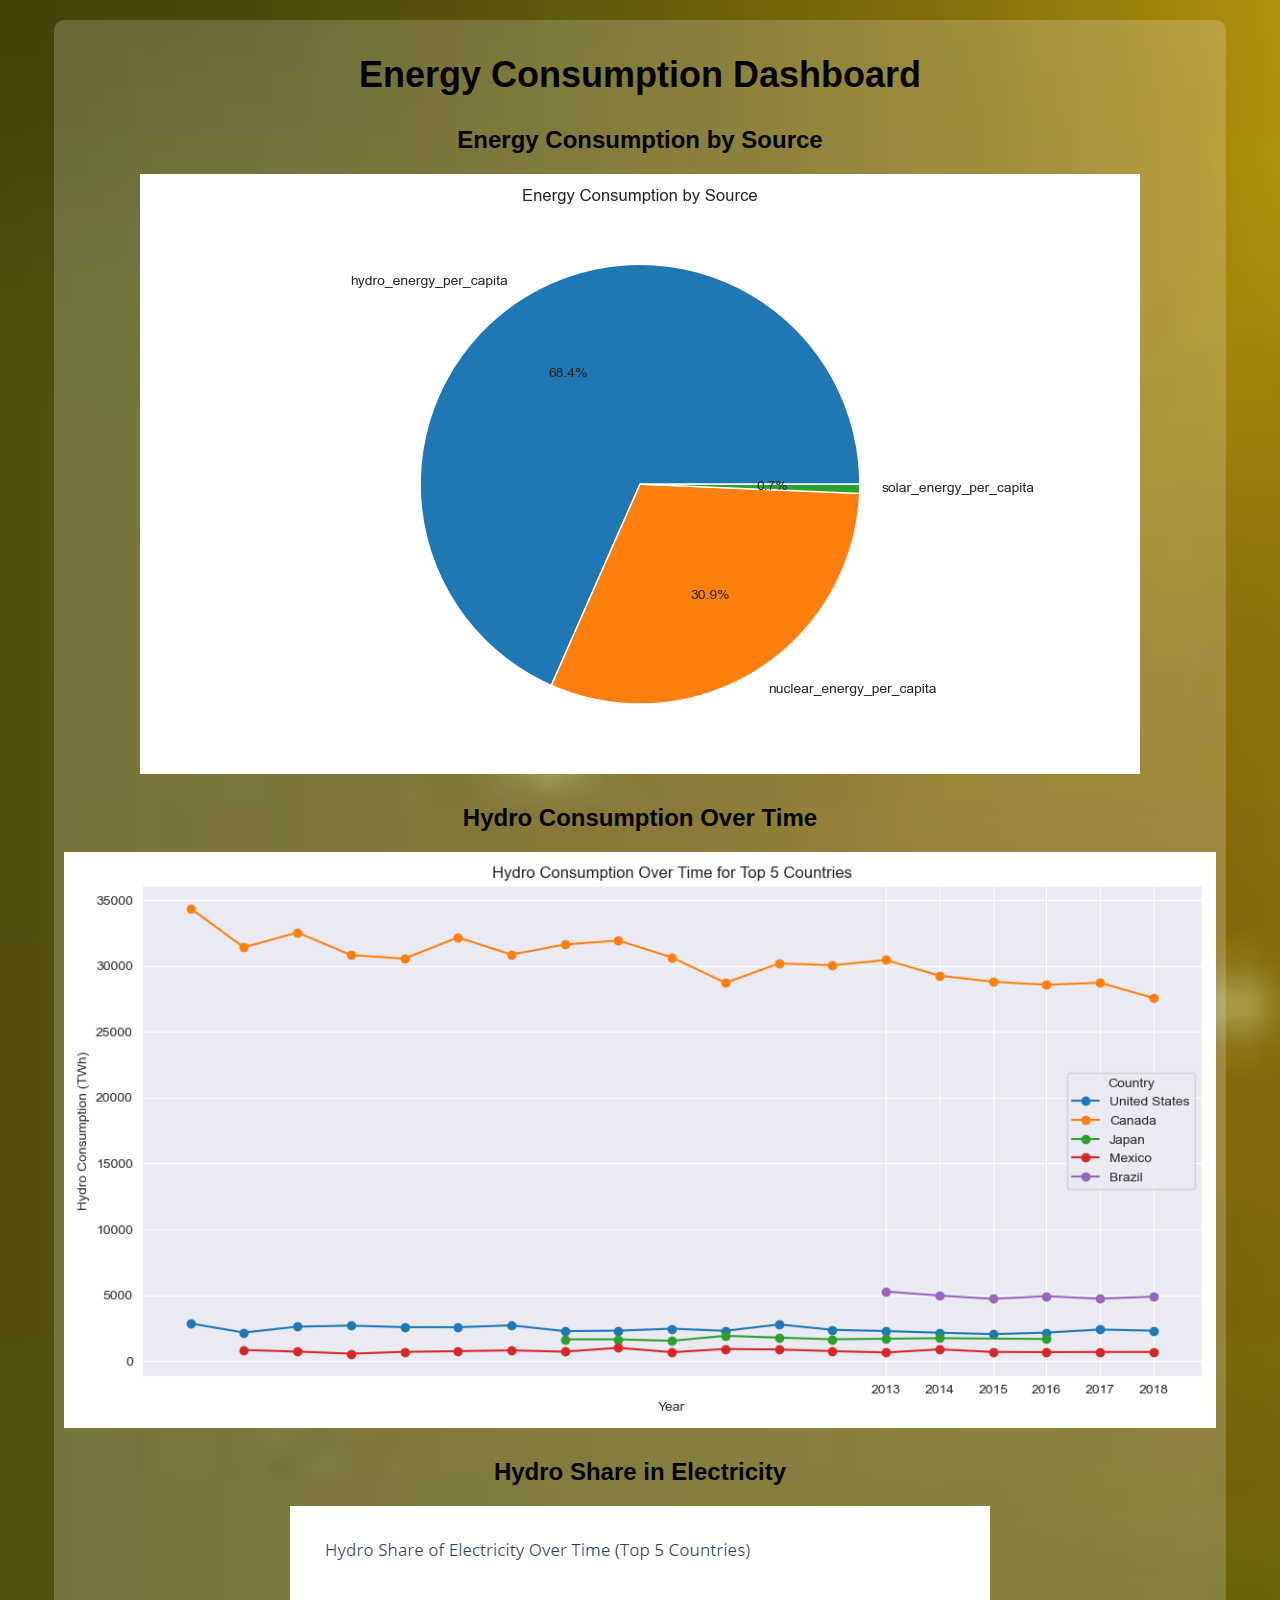
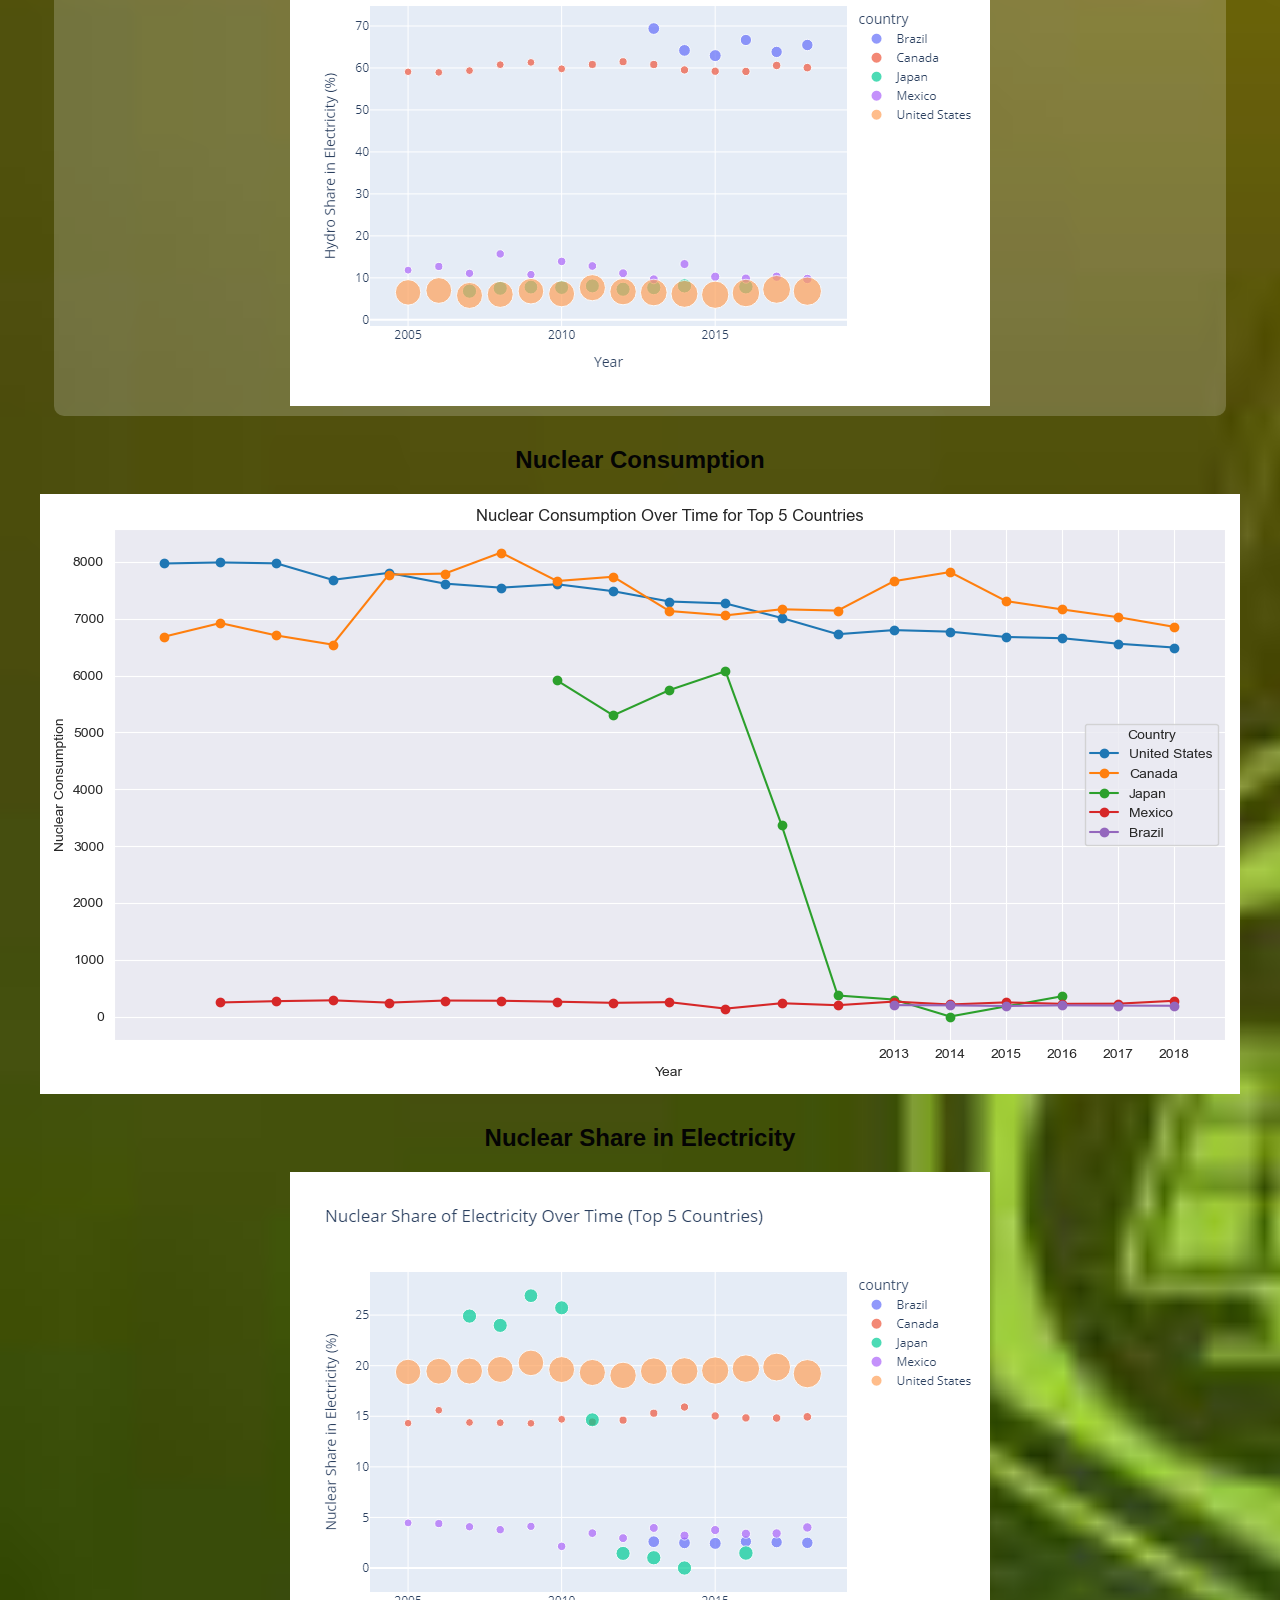
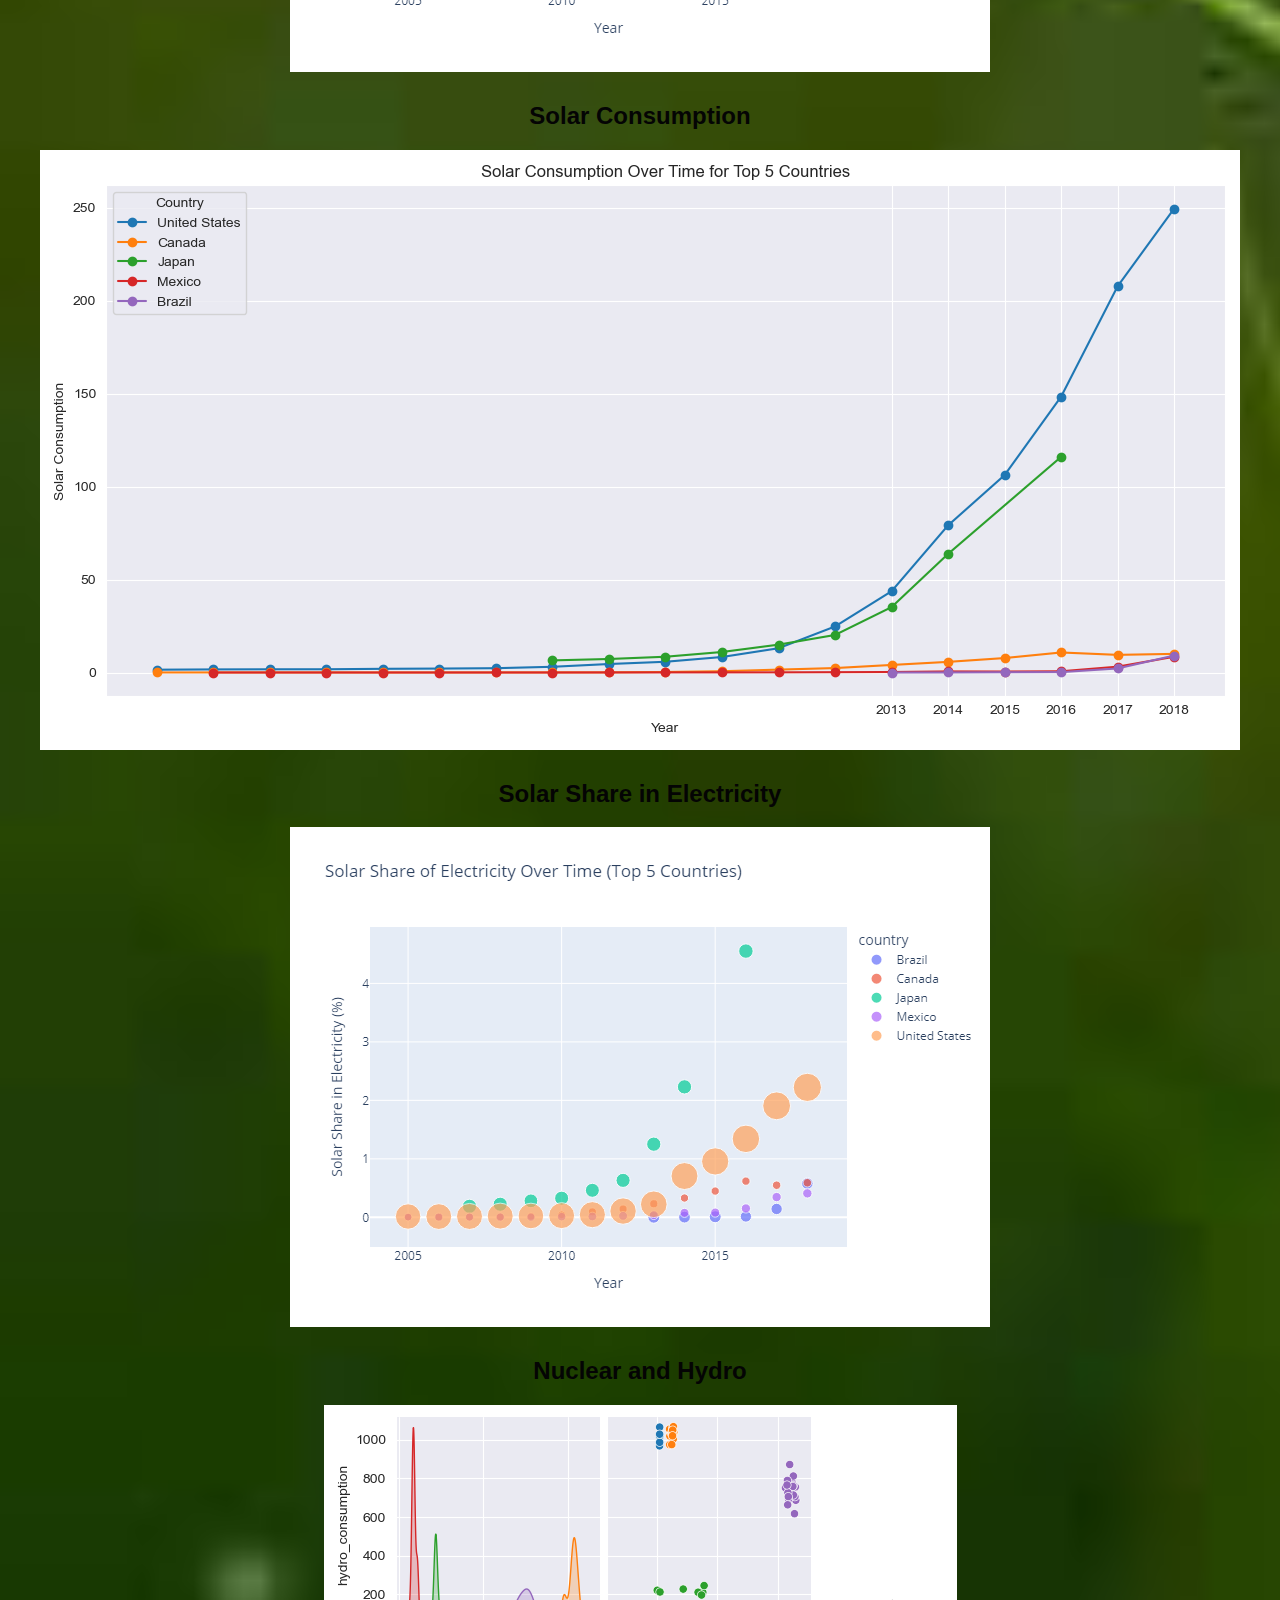
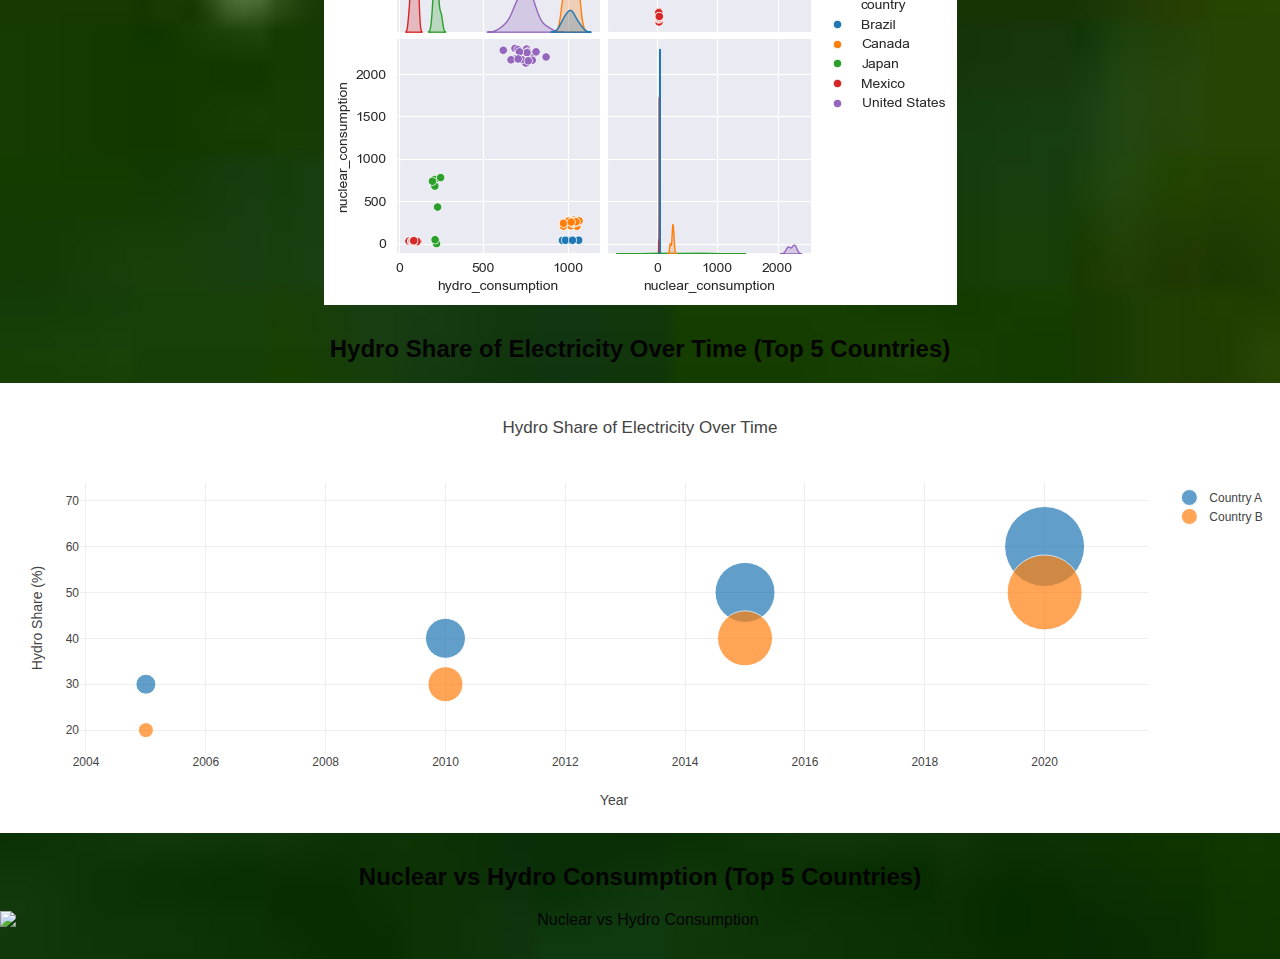
==== index.html @ bdeeef65 "Adding files" ====
<!DOCTYPE html>
<html lang="en">
<head>
    <meta charset="UTF-8">
    <meta name="viewport" content="width=device-width, initial-scale=1.0">
    <title>Energy Consumption Dashboard</title>
    <style>
        body {
            font-family: Arial, sans-serif;
            margin: 0;
            padding: 0;
            background-image: url('background_image.jpg'); /* Replace with the path to your transparent background image */
            background-size: cover;
            color: rgb(4, 4, 4);
            text-align: center;
        }

        .container {
            width: 90%;
            margin: 20px auto;
            padding: 10px;
            background-color: rgba(255, 255, 255, 0.2); /* semi-transparent white for better readability */
            border-radius: 10px;
        }

        .chart {
            margin: 30px 0;
        }

        h1 {
            font-size: 36px;
            margin-bottom: 10px;
        }

        img {
            max-width: 100%;
            height: auto;
            display: block;
            margin: 0 auto;
        }

        /* Add custom styles to ensure interactivity */
        .plotly-chart {
            margin: 30px 0;
        }
    </style>

    <!-- Plotly JS (for interactive charts) -->
    <script src="https://cdn.plot.ly/plotly-latest.min.js"></script>
</head>
<body>
    <div class="container">
        <h1>Energy Consumption Dashboard</h1>

        <!-- Static Images -->
        <div class="chart">
            <h2>Energy Consumption by Source</h2>
            <img src="Output\energy_consumption_by_source.png" alt="Energy Consumption by Source">
        </div>

        <div class="chart">
            <h2>Hydro Consumption Over Time</h2>
            <img src="Output\hydro_consumption.png" alt="Hydro Consumption Over Time">
        </div>
        <div class="chart"></div>
            <h2>Hydro Share in Electricity</h2>
            <img src="Output\Hydro_Share_in_Electricity_Top_5.png" alt="Hydro Share in Electricity">
        </div>
        <div class="chart"></div>
            <h2>Nuclear Consumption</h2>
            <img src="Output\nuclear_consumption.png" alt="Nuclear Consumption">
        </div>
        <div class="chart"></div>
            <h2>Nuclear Share in Electricity</h2>
            <img src="Output\Nuclear_Share_in_Electricity_Top_5.png" alt="Nuclear Share in Electricity">
        </div>
        <div class="chart"></div>
            <h2>Solar Consumption</h2>
            <img src="Output\solar_consumption.png" alt="Solar Consumption">
        </div>
        <div class="chart"></div>
            <h2>Solar Share in Electricity</h2>
            <img src="Output\Solar_Share_in_Electricity_Top_5.png" alt="Solar Share in Electricity">
        </div>
        <div class="chart"></div>
            <h2>Nuclear and Hydro</h2>
            <img src="Output\pairplot_top_5_countries.png" alt="Nuclear and Hydro">
        </div>

        <!-- Plotly Interactive Chart -->
        <div class="plotly-chart">
            <h2>Hydro Share of Electricity Over Time (Top 5 Countries)</h2>
            <div id="interactive-hydro-share"></div> <!-- Div for the Plotly chart -->
            <script>
                // Sample Plotly chart code (update with your own Plotly data)
                var data = [{
                    x: [2005, 2010, 2015, 2020],
                    y: [30, 40, 50, 60],
                    mode: 'markers',
                    type: 'scatter',
                    marker: { size: [20, 40, 60, 80] },
                    name: 'Country A'
                }, {
                    x: [2005, 2010, 2015, 2020],
                    y: [20, 30, 40, 50],
                    mode: 'markers',
                    type: 'scatter',
                    marker: { size: [15, 35, 55, 75] },
                    name: 'Country B'
                }];

                var layout = {
                    title: 'Hydro Share of Electricity Over Time',
                    xaxis: { title: 'Year' },
                    yaxis: { title: 'Hydro Share (%)' }
                };

                Plotly.newPlot('interactive-hydro-share', data, layout);
            </script>
        </div>

        <div class="chart">
            <h2>Nuclear vs Hydro Consumption (Top 5 Countries)</h2>
            <img src="pairplot_top_5_countries.png" alt="Nuclear vs Hydro Consumption">
        </div>

    </div>
</body>
</html>
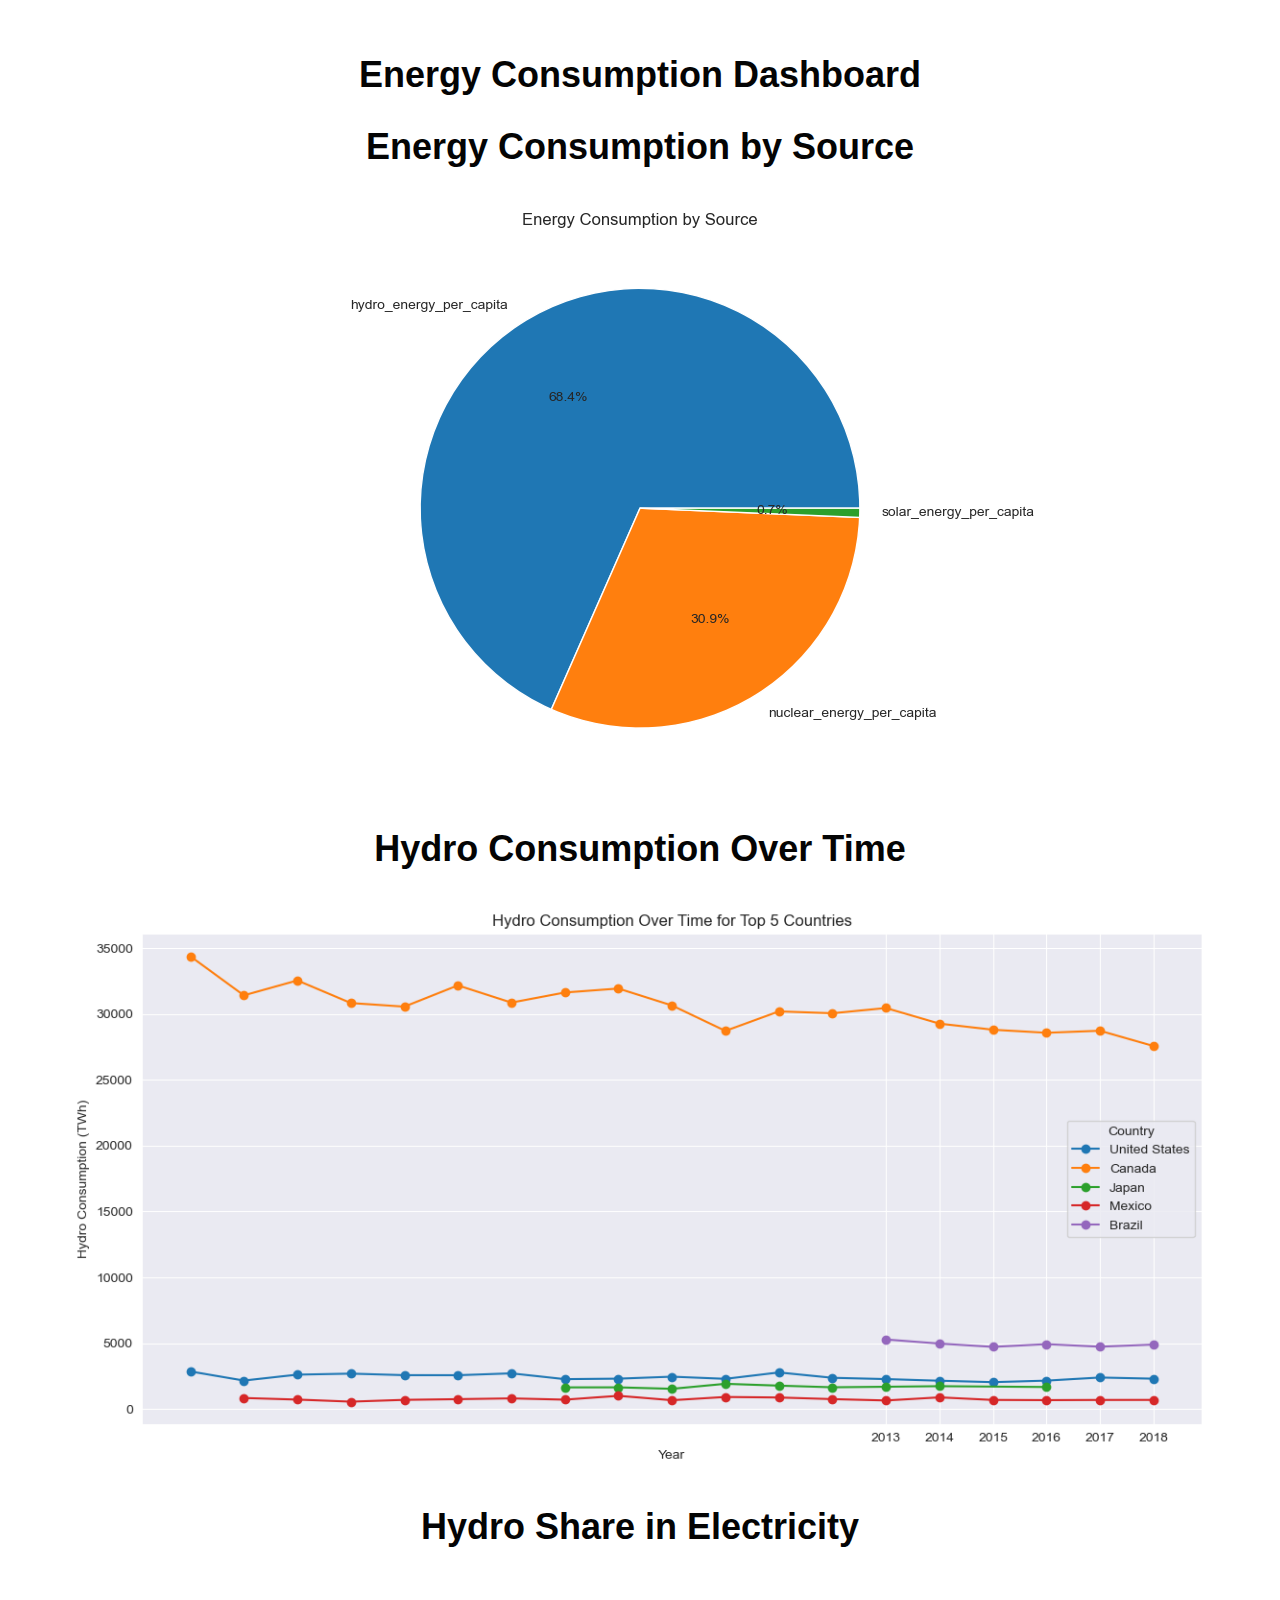
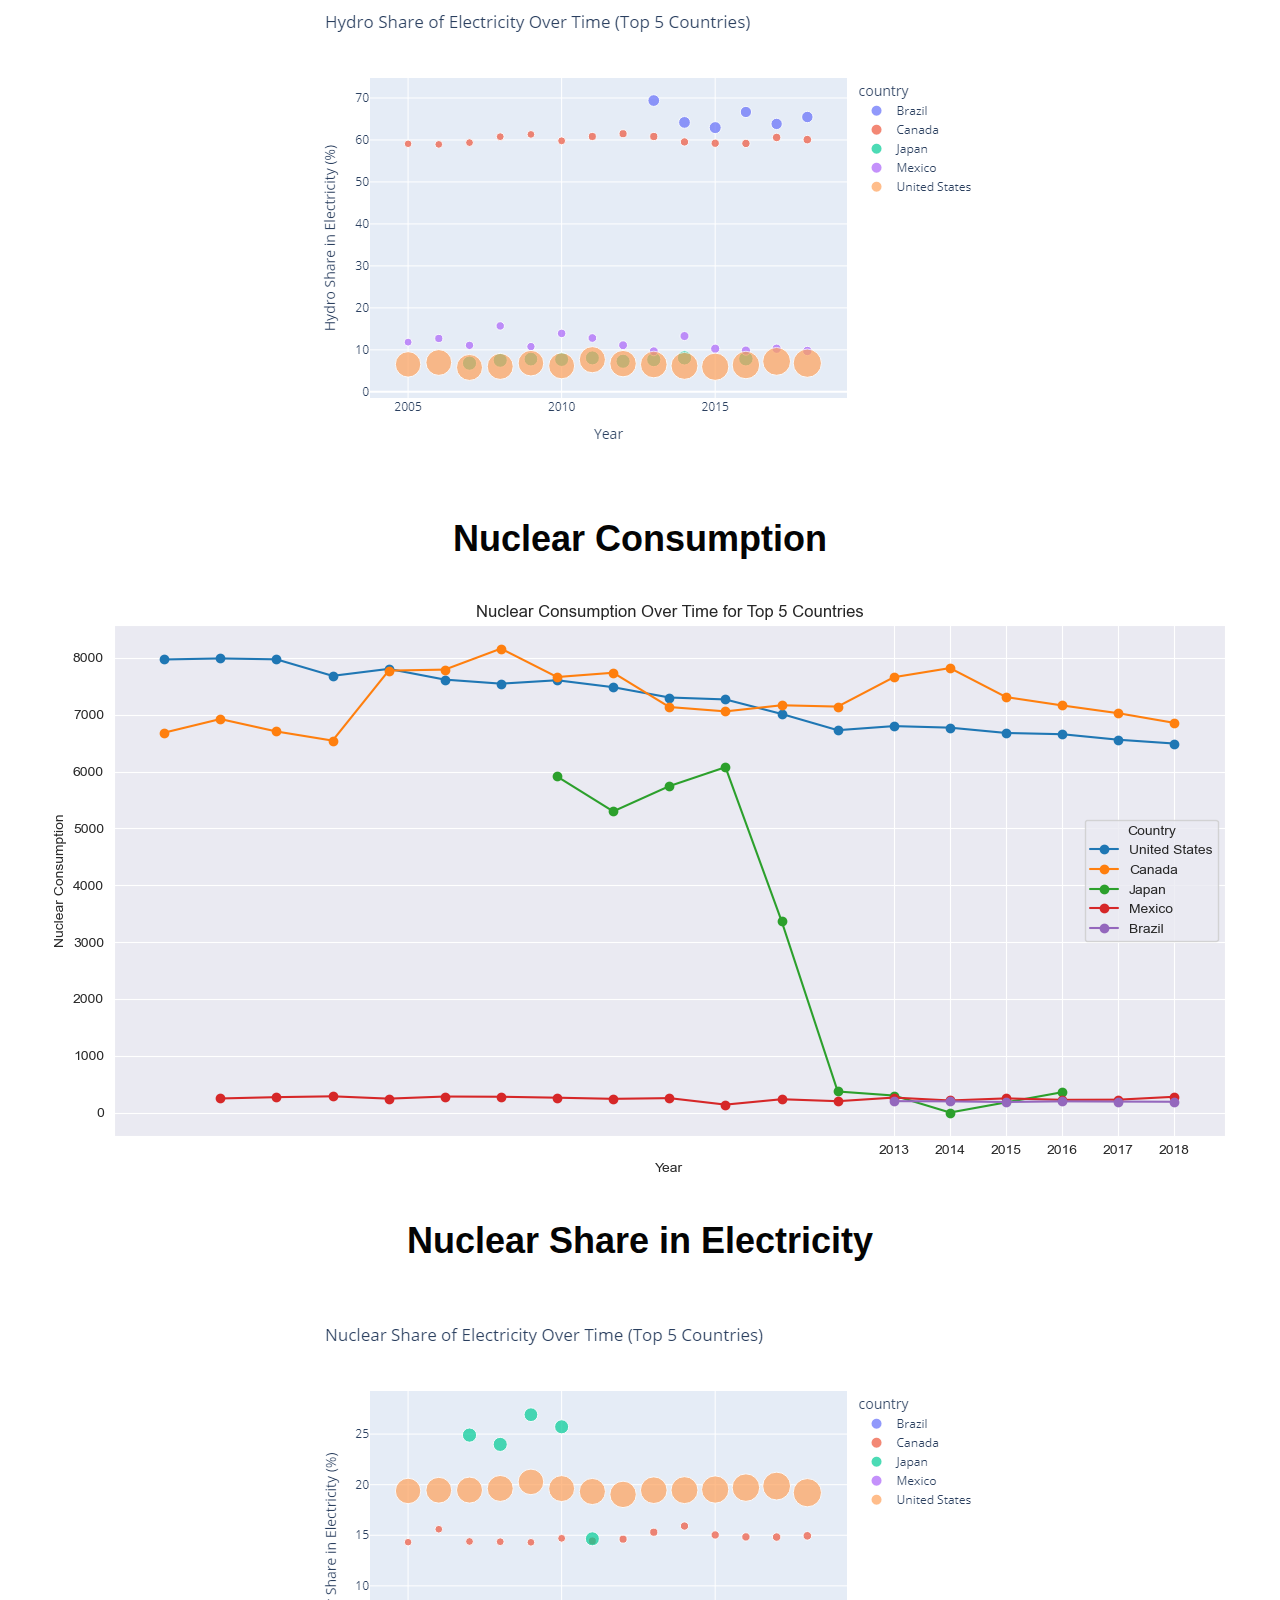
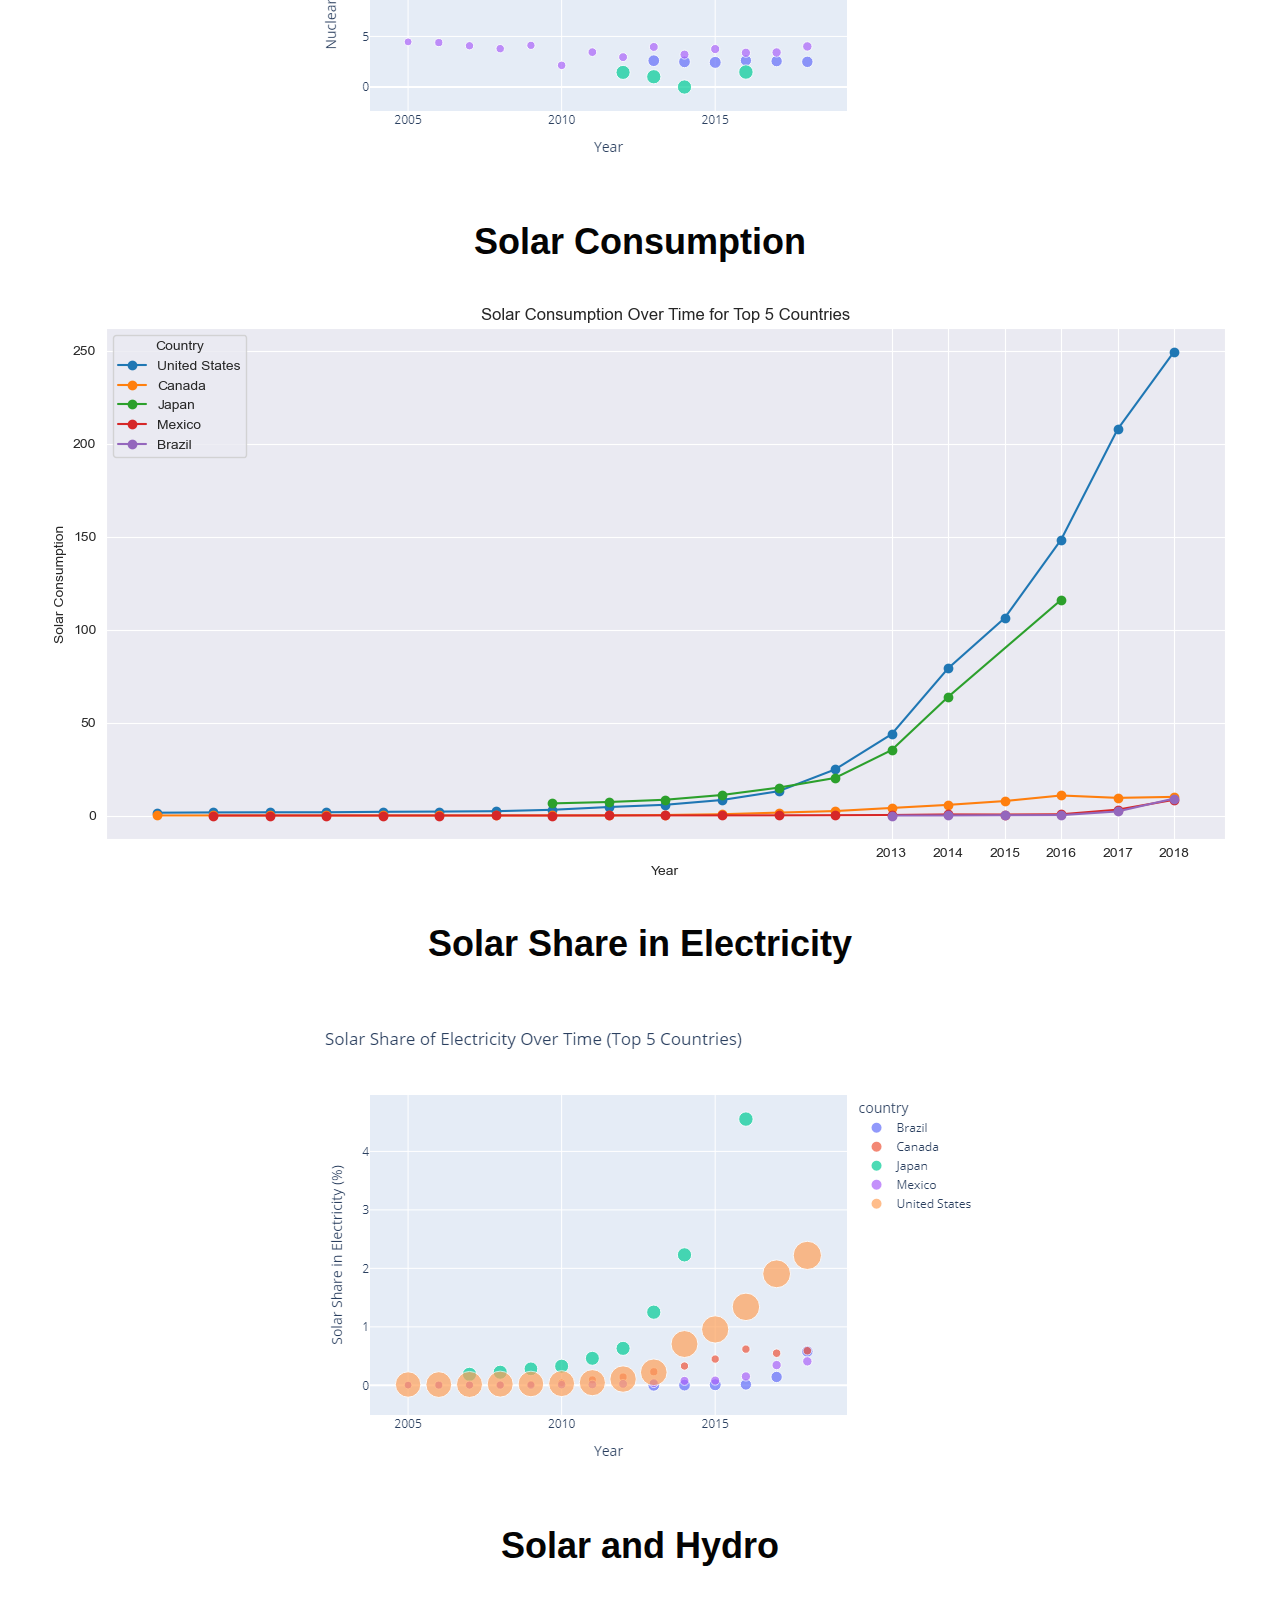
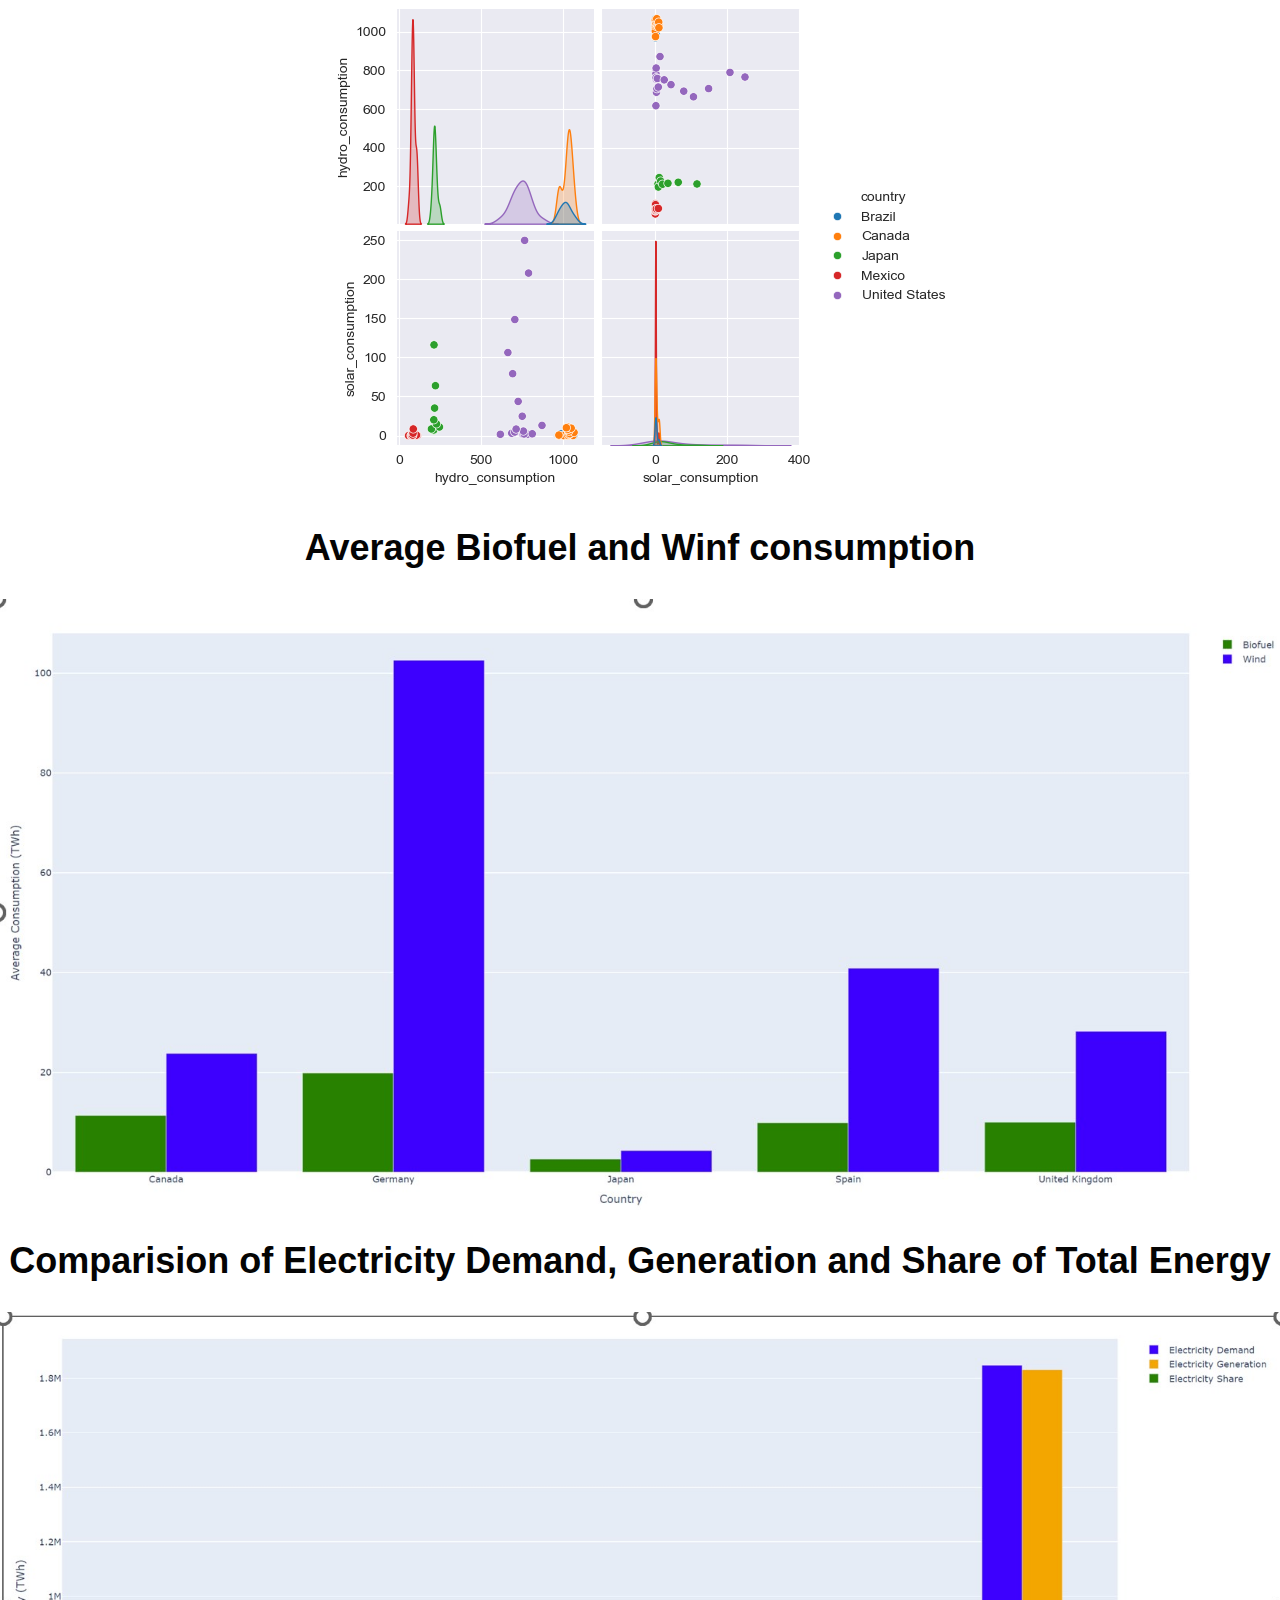
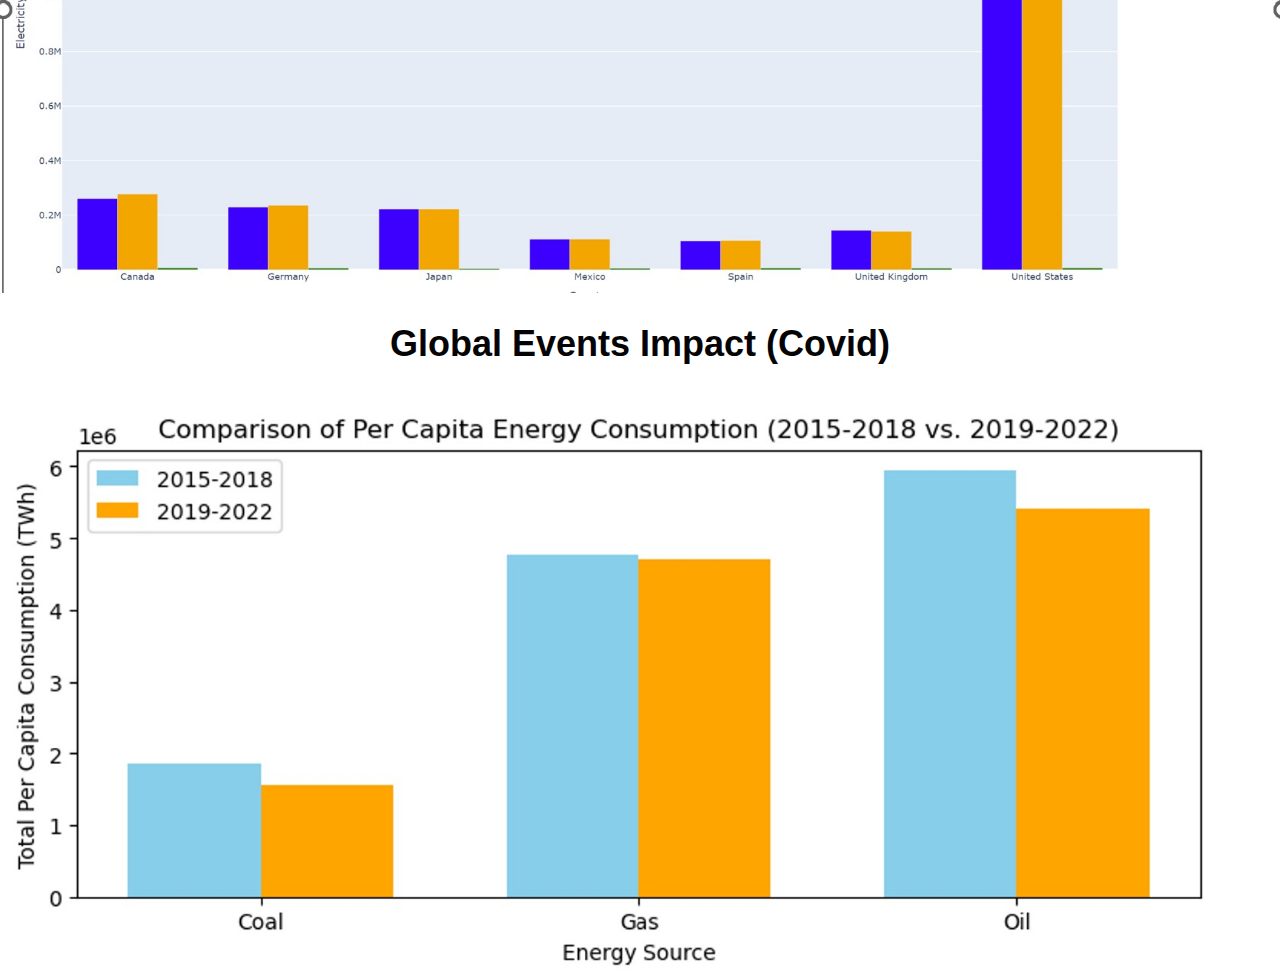
==== commit 70455c49: "adding updated files" ====
--- a/index.html
+++ b/index.html
@@ -7,9 +7,9 @@
     <style>
         body {
             font-family: Arial, sans-serif;
+            font-size:x-large;
             margin: 0;
             padding: 0;
-            background-image: url('background_image.jpg'); /* Replace with the path to your transparent background image */
             background-size: cover;
             color: rgb(4, 4, 4);
             text-align: center;
@@ -39,14 +39,10 @@
             margin: 0 auto;
         }
 
-        /* Add custom styles to ensure interactivity */
-        .plotly-chart {
-            margin: 30px 0;
-        }
+    
     </style>
 
-    <!-- Plotly JS (for interactive charts) -->
-    <script src="https://cdn.plot.ly/plotly-latest.min.js"></script>
+    
 </head>
 <body>
     <div class="container">
@@ -83,47 +79,24 @@
             <img src="Output\Solar_Share_in_Electricity_Top_5.png" alt="Solar Share in Electricity">
         </div>
         <div class="chart"></div>
-            <h2>Nuclear and Hydro</h2>
+            <h2>Solar and Hydro</h2>
             <img src="Output\pairplot_top_5_countries.png" alt="Nuclear and Hydro">
         </div>
-
-        <!-- Plotly Interactive Chart -->
-        <div class="plotly-chart">
-            <h2>Hydro Share of Electricity Over Time (Top 5 Countries)</h2>
-            <div id="interactive-hydro-share"></div> <!-- Div for the Plotly chart -->
-            <script>
-                // Sample Plotly chart code (update with your own Plotly data)
-                var data = [{
-                    x: [2005, 2010, 2015, 2020],
-                    y: [30, 40, 50, 60],
-                    mode: 'markers',
-                    type: 'scatter',
-                    marker: { size: [20, 40, 60, 80] },
-                    name: 'Country A'
-                }, {
-                    x: [2005, 2010, 2015, 2020],
-                    y: [20, 30, 40, 50],
-                    mode: 'markers',
-                    type: 'scatter',
-                    marker: { size: [15, 35, 55, 75] },
-                    name: 'Country B'
-                }];
-
-                var layout = {
-                    title: 'Hydro Share of Electricity Over Time',
-                    xaxis: { title: 'Year' },
-                    yaxis: { title: 'Hydro Share (%)' }
-                };
-
-                Plotly.newPlot('interactive-hydro-share', data, layout);
-            </script>
+        <div class="chart"></div>
+            <h2>Average Biofuel and Winf consumption</h2>
+            <img src="Output\Average Biofuel and Wind Consumption.jpg" alt="Nuclear and Hydro">
+        </div>
+        <div class="chart"></div>
+            <h2>Comparision of Electricity Demand, Generation and Share of Total Energy</h2>
+            <img src="Output\Comparision of Electricity Demand, Generation and Share of total energy.jpg" alt="Nuclear and Hydro">
+        </div>
+        <div class="chart"></div>
+            <h2>Global Events Impact (Covid)</h2>
+            <img src="Output\Global Events Impact.jpg" alt="Nuclear and Hydro">
         </div>
 
-        <div class="chart">
-            <h2>Nuclear vs Hydro Consumption (Top 5 Countries)</h2>
-            <img src="pairplot_top_5_countries.png" alt="Nuclear vs Hydro Consumption">
-        </div>
 
+        
     </div>
 </body>
 </html>
